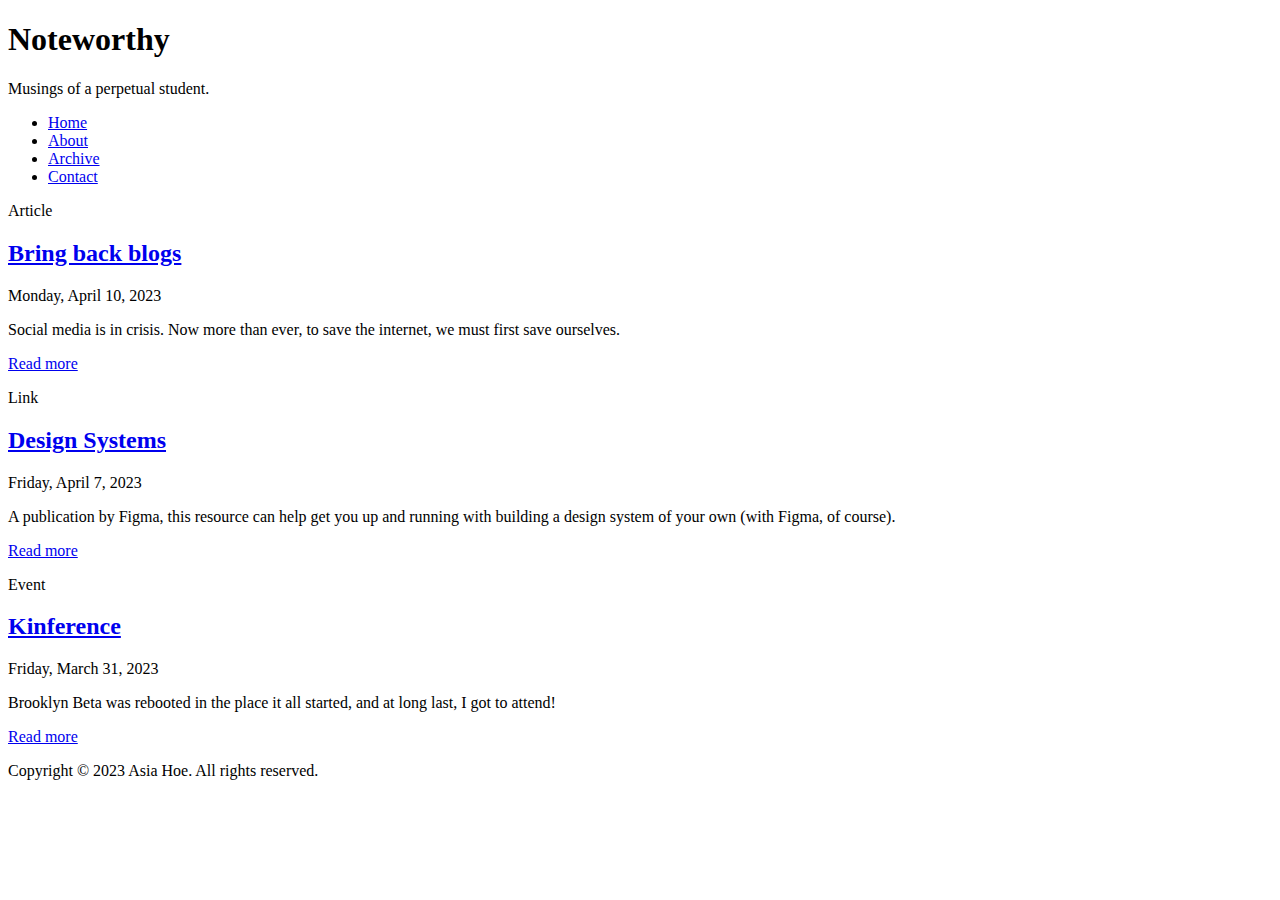
==== index.html @ 772c323f "Add HTML markup for index page." ====
<!DOCTYPE html>
<html lang="en">
    <head>
        <title>Noteworthy: Musings of a perpetual student.</title>
    </head>
    <body>
        <header>
            <h1>Noteworthy</h1>
            <p class="tagline">Musings of a perpetual student.</p>
        </header>
        <nav>
            <ul>
                <li><a href="#">Home</a></li>
                <li><a href="#">About</a></li>
                <li><a href="#">Archive</a></li>
                <li><a href="#">Contact</a></li>
            </ul>
        </nav>
        <main>
            <article class="article">
                <p class="category">Article</p>
                <h2><a href="#">Bring back blogs</a></h2>
                <p class="date">Monday, April 10, 2023</p>
                <p>Social media is in crisis. Now more than ever, to save the internet, we must first save ourselves.</p>
                <p><a href="#">Read more</a></p>
            </article>
            <article class="link">
                <p class="category">Link</p>
                <h2><a href="#">Design Systems</a></h2>
                <p class="date">Friday, April 7, 2023</p>
                <p>A publication by Figma, this resource can help get you up and running with building a design system of your own (with Figma, of course).</p>
                <p><a href="#">Read more</a></p>
            </article>
            <article class="event">
                <p class="category">Event</p>
                <h2><a href="#">Kinference</a></h2>
                <p class="date">Friday, March 31, 2023</p>
                <p>Brooklyn Beta was rebooted in the place it all started, and at long last, I got to attend!</p>
                <p><a href="#">Read more</a></p>
            </article>
        </main>
        <footer>
            <p>Copyright © 2023 Asia Hoe. All rights reserved.</p>
        </footer>
    </body>
</html>
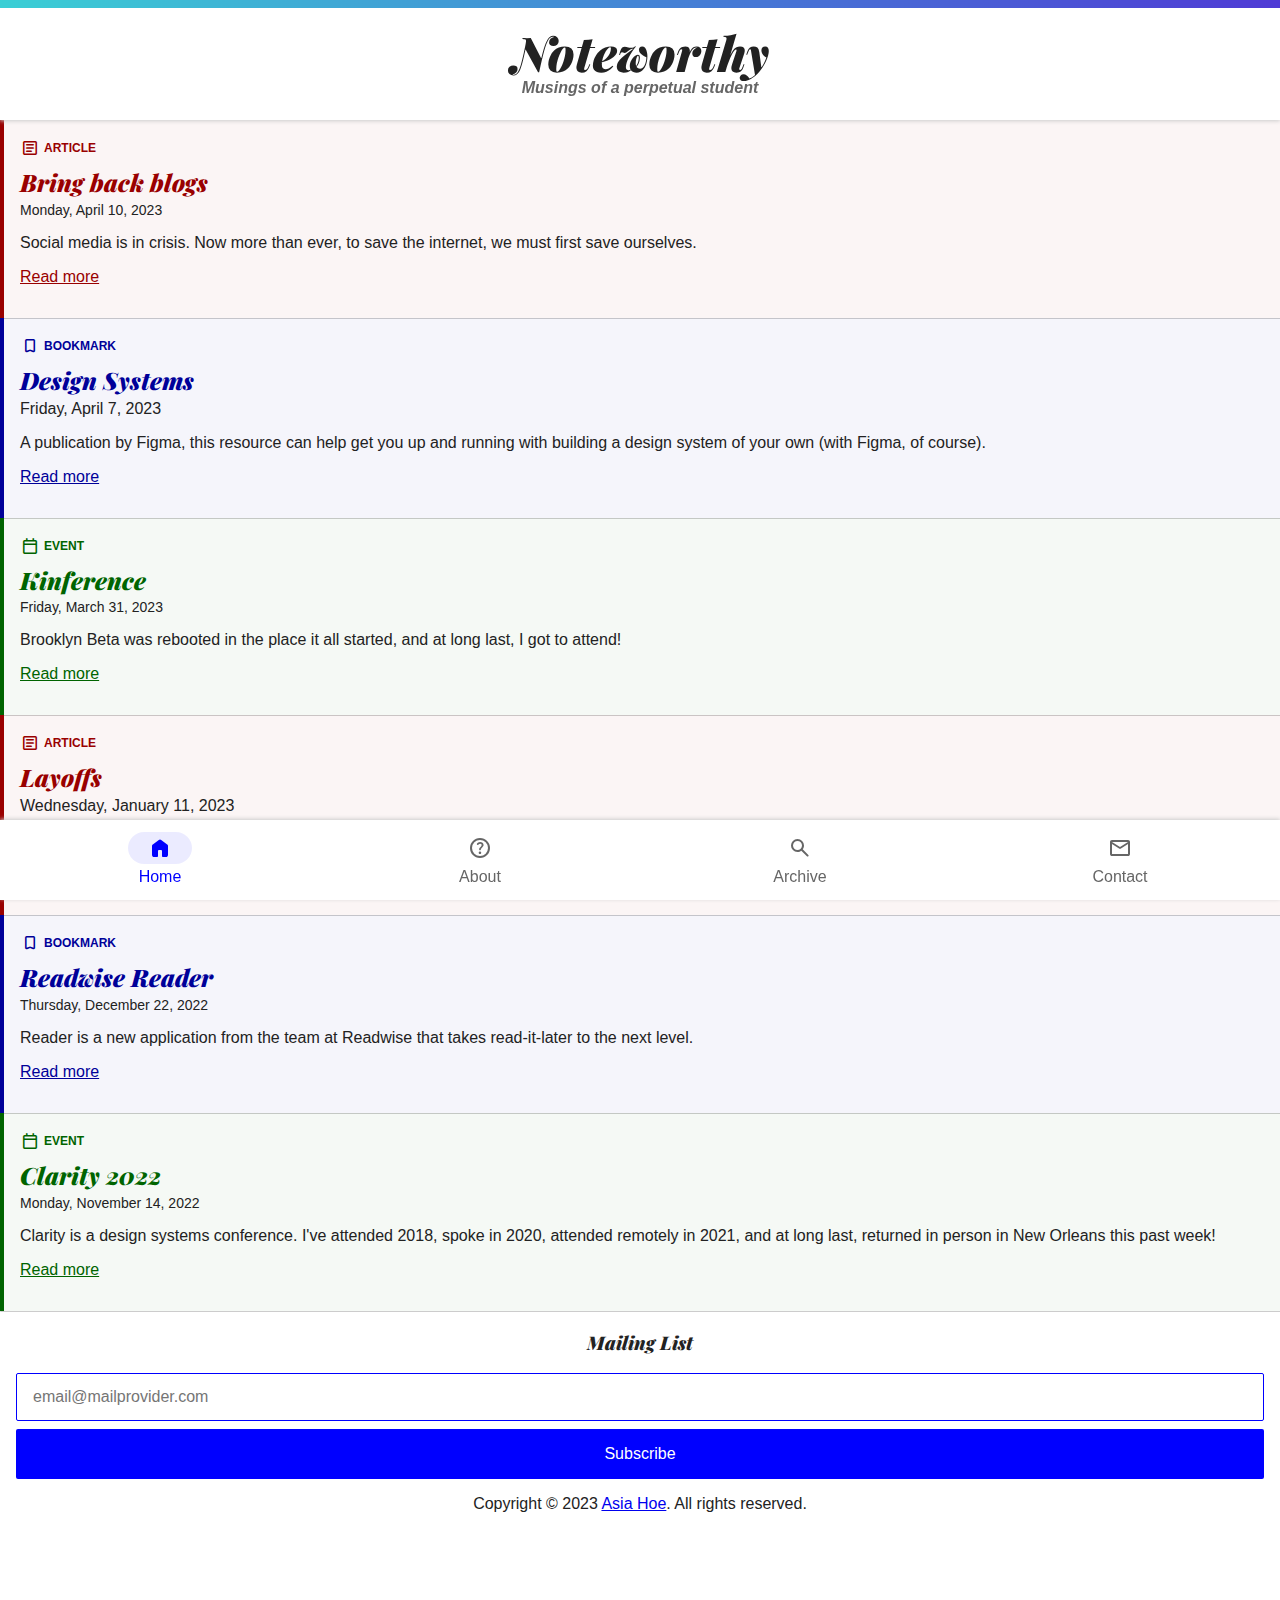
==== commit f480265b: "Mobile first version complete." ====
--- a/index.html
+++ b/index.html
@@ -1,46 +1,78 @@
 <!DOCTYPE html>
 <html lang="en">
     <head>
-        <title>Noteworthy: Musings of a perpetual student.</title>
+        <title>Noteworthy: Musings of a perpetual student</title>
+        <meta name="description" content="A personal blog website created for the Udacity Front End Nanodegree."> 
+        <meta name="viewport" content="width=device-width, initial-scale=1">
+        <link rel="preconnect" href="https://fonts.googleapis.com">
+        <link rel="preconnect" href="https://fonts.gstatic.com" crossorigin>
+        <link rel="stylesheet" href="https://fonts.googleapis.com/css2?family=Playfair+Display:ital,wght@0,900;1,900&display=swap&family=Material+Symbols+Rounded:opsz,wght,FILL,GRAD@20..24,400,0..1,-50..200">
+        <link rel="stylesheet" href="assets/css/main.css">
     </head>
     <body>
         <header>
             <h1>Noteworthy</h1>
-            <p class="tagline">Musings of a perpetual student.</p>
+            <p class="tagline">Musings of a perpetual student</p>
         </header>
-        <nav>
+        <nav class="navbar">
             <ul>
-                <li><a href="#">Home</a></li>
-                <li><a href="#">About</a></li>
-                <li><a href="#">Archive</a></li>
-                <li><a href="#">Contact</a></li>
+                <li class="home active"><a href="#">Home</a></li>
+                <li class="about"><a href="#">About</a></li>
+                <li class="archive"><a href="#">Archive</a></li>
+                <li class="contact"><a href="#">Contact</a></li>
             </ul>
         </nav>
         <main>
-            <article class="article">
+            <article class="card article">
                 <p class="category">Article</p>
-                <h2><a href="#">Bring back blogs</a></h2>
-                <p class="date">Monday, April 10, 2023</p>
+                <h2><a href="posts/bring-back-blogs.html">Bring back blogs</a></h2>
+                <p class="meta">Monday, April 10, 2023</p>
                 <p>Social media is in crisis. Now more than ever, to save the internet, we must first save ourselves.</p>
-                <p><a href="#">Read more</a></p>
+                <p><a href="posts/bring-back-blogs.html">Read more</p>
             </article>
-            <article class="link">
-                <p class="category">Link</p>
+            <article class="card bookmark">
+                <p class="category">Bookmark</p>
                 <h2><a href="#">Design Systems</a></h2>
-                <p class="date">Friday, April 7, 2023</p>
+                <p class=metae">Friday, April 7, 2023</p>
                 <p>A publication by Figma, this resource can help get you up and running with building a design system of your own (with Figma, of course).</p>
                 <p><a href="#">Read more</a></p>
             </article>
-            <article class="event">
+            <article class="card event">
                 <p class="category">Event</p>
                 <h2><a href="#">Kinference</a></h2>
-                <p class="date">Friday, March 31, 2023</p>
+                <p class="meta">Friday, March 31, 2023</p>
                 <p>Brooklyn Beta was rebooted in the place it all started, and at long last, I got to attend!</p>
+                <p><a href="#">Read more</a></p>
+            </article>
+            <article class="card article">
+                <p class="category">Article</p>
+                <h2><a href="index.html">Layoffs</a></h2>
+                <p class=metae">Wednesday, January 11, 2023</p>
+                <p>What's with all the layoffs  in the tech industry?</p>
+                <p><a href="#">Read more</a></p>
+            </article>
+            <article class="card bookmark">
+                <p class="category">Bookmark</p>
+                <h2><a href="#">Readwise Reader</a></h2>
+                <p class="meta">Thursday, December 22, 2022</p>
+                <p>Reader is a new application from the team at Readwise that takes read-it-later to the next level.</p>
+                <p><a href="#">Read more</a></p>
+            </article>
+            <article class="card event">
+                <p class="category">Event</p>
+                <h2><a href="#">Clarity 2022</a></h2>
+                <p class="meta">Monday, November 14, 2022</p>
+                <p>Clarity is a design systems conference. I've attended 2018, spoke in 2020, attended remotely in 2021, and at long last, returned in person in New Orleans this past week!</p>
                 <p><a href="#">Read more</a></p>
             </article>
         </main>
         <footer>
-            <p>Copyright © 2023 Asia Hoe. All rights reserved.</p>
+            <h3>Mailing List</h3>
+            <form>
+                <input type="email" name="email" id="email" placeholder="email@mailprovider.com">
+                <button>Subscribe</button>
+            </form>
+            <p>Copyright © 2023 <a href="#">Asia Hoe</a>. All rights reserved.</p>
         </footer>
     </body>
 </html>--- a/assets/css/main.css
+++ b/assets/css/main.css
@@ -0,0 +1,71 @@
+@import url(typography.css);
+@import url(navigation.css);
+@import url(components.css);
+
+/* Universal Box Sizing Reset */ 
+
+*, *::before, *::after {
+    box-sizing: border-box;
+}
+
+body {
+    margin: 0;
+    padding-bottom: 80px;
+}
+
+body > header {
+    background-color: rgba(255, 255, 255, 0.95);
+    border-top: 8px solid transparent;
+    border-image: linear-gradient(to right, #3acfd5 0%, #4f3ad5 100%);
+    border-image-slice: 1 0 0 0;
+    border-image-width: 8px 0 0;
+    box-shadow: 0 1px 4px #ccc;
+    padding: 1em 1em 1.5em;
+    position: fixed;
+    top: 0;
+    width: 100%;
+}
+
+main {
+    margin-top: 120px;
+    
+}
+
+img {
+    max-width: 100%;
+    height: auto;
+}
+
+footer {
+    margin: 1em;
+}
+
+form {
+    display: flex;
+    flex-wrap: wrap;
+    justify-content: space-between;
+    column-gap: 0.5em;
+    row-gap: 0.5em;
+}
+
+label {
+    text-align: left;
+    margin: 1em 1em 1em 0;
+}
+
+input {
+    border: 1px solid #00f;
+    border-radius: 2px;
+    flex-basis: 100%;
+    padding: 1em;
+    width: 100%;
+    height: 3em;
+}
+
+button {
+    background-color: #00f;
+    border: 0;
+    border-radius: 2px;
+    flex-basis: 100%;
+    padding: 1em;
+}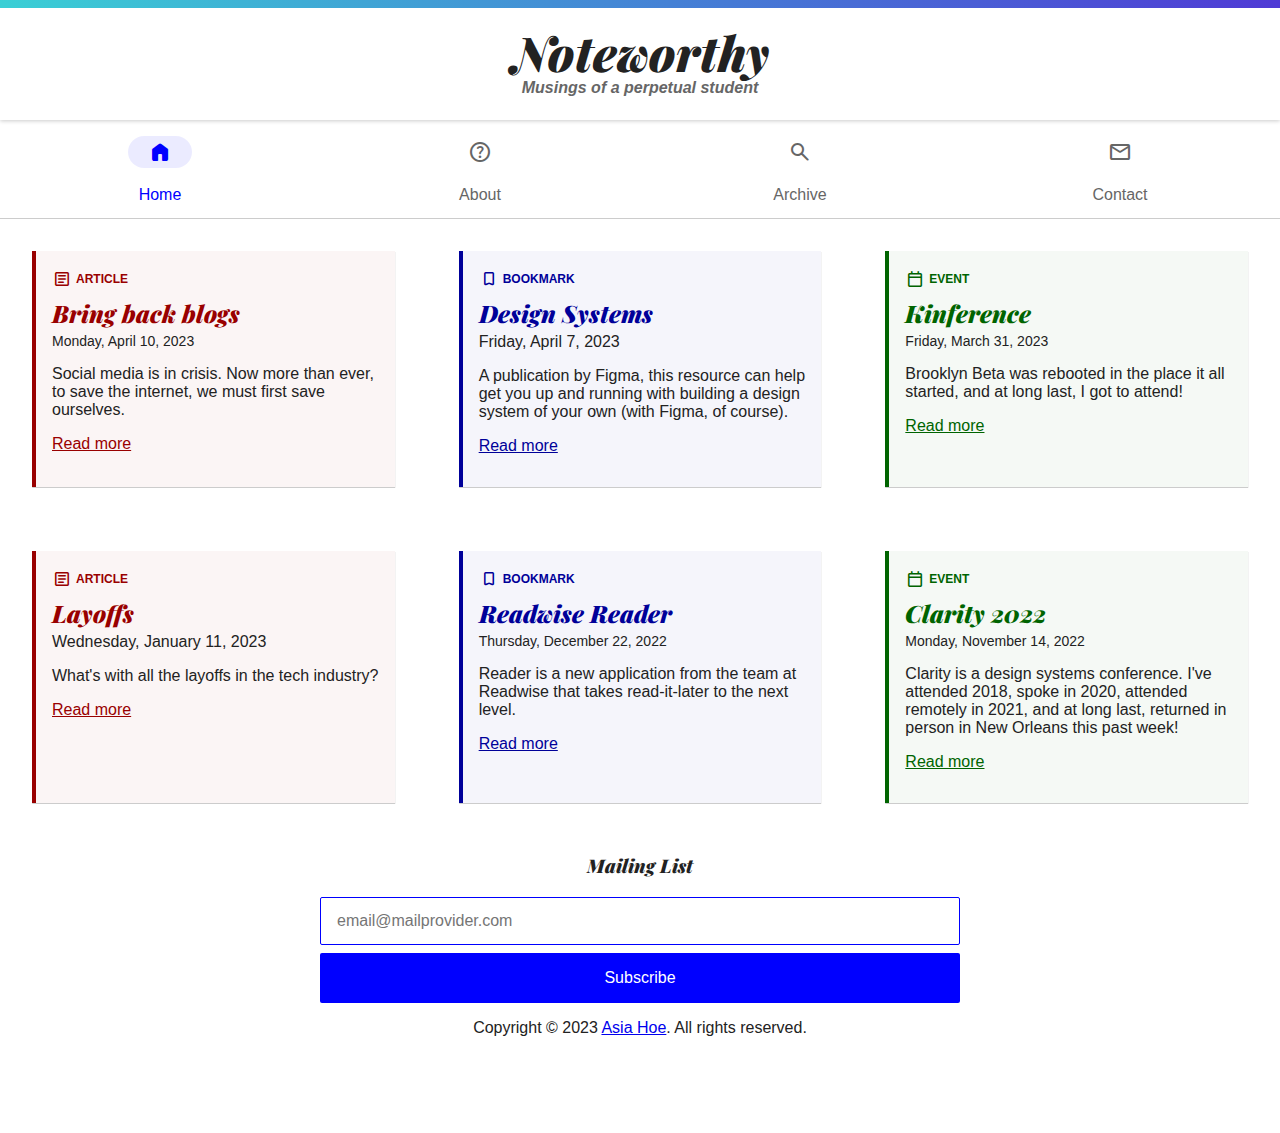
==== commit 7c599551: "Desktop version completed." ====
--- a/index.html
+++ b/index.html
@@ -22,13 +22,13 @@
                 <li class="contact"><a href="#">Contact</a></li>
             </ul>
         </nav>
-        <main>
+        <main class="home">
             <article class="card article">
                 <p class="category">Article</p>
                 <h2><a href="posts/bring-back-blogs.html">Bring back blogs</a></h2>
                 <p class="meta">Monday, April 10, 2023</p>
                 <p>Social media is in crisis. Now more than ever, to save the internet, we must first save ourselves.</p>
-                <p><a href="posts/bring-back-blogs.html">Read more</p>
+                <p><a href="posts/bring-back-blogs.html">Read more</a></p>
             </article>
             <article class="card bookmark">
                 <p class="category">Bookmark</p>
--- a/assets/css/main.css
+++ b/assets/css/main.css
@@ -21,14 +21,24 @@
     border-image-width: 8px 0 0;
     box-shadow: 0 1px 4px #ccc;
     padding: 1em 1em 1.5em;
-    position: fixed;
-    top: 0;
+
     width: 100%;
 }
 
-main {
-    margin-top: 120px;
-    
+@media (max-width: 768px) {
+    body > header {
+        position: fixed;
+        top: 0;
+    }
+}
+
+@media (max-width: 769px) {
+
+    main {
+        margin-top: 120px;
+        
+    }
+
 }
 
 img {
@@ -68,4 +78,49 @@
     border-radius: 2px;
     flex-basis: 100%;
     padding: 1em;
+}
+
+@media (min-width: 769px) {
+   body {
+    display: grid;
+    grid-template-areas:
+        "header header"
+        "navigation navigation"
+        "main main"
+        "footer footer";
+   }
+
+   header {
+    grid-area: header;
+    margin-bottom: 1em;
+   }
+
+   nav {
+    grid-area: navigation;
+   }
+
+   .navbar {
+    border-bottom: 1px solid #ccc;
+   }
+
+   main.home {
+    grid-area: main;
+    display: grid;
+    grid-template-columns: repeat(3, 1fr);
+   }
+
+   article {
+    margin: 2em;
+   }
+
+   .card {
+    box-shadow: 0.25px 1px #ccc;
+    padding: 16px;
+}
+
+   footer {
+    grid-area: footer;
+    margin: 0 25%;
+   }
+
 }